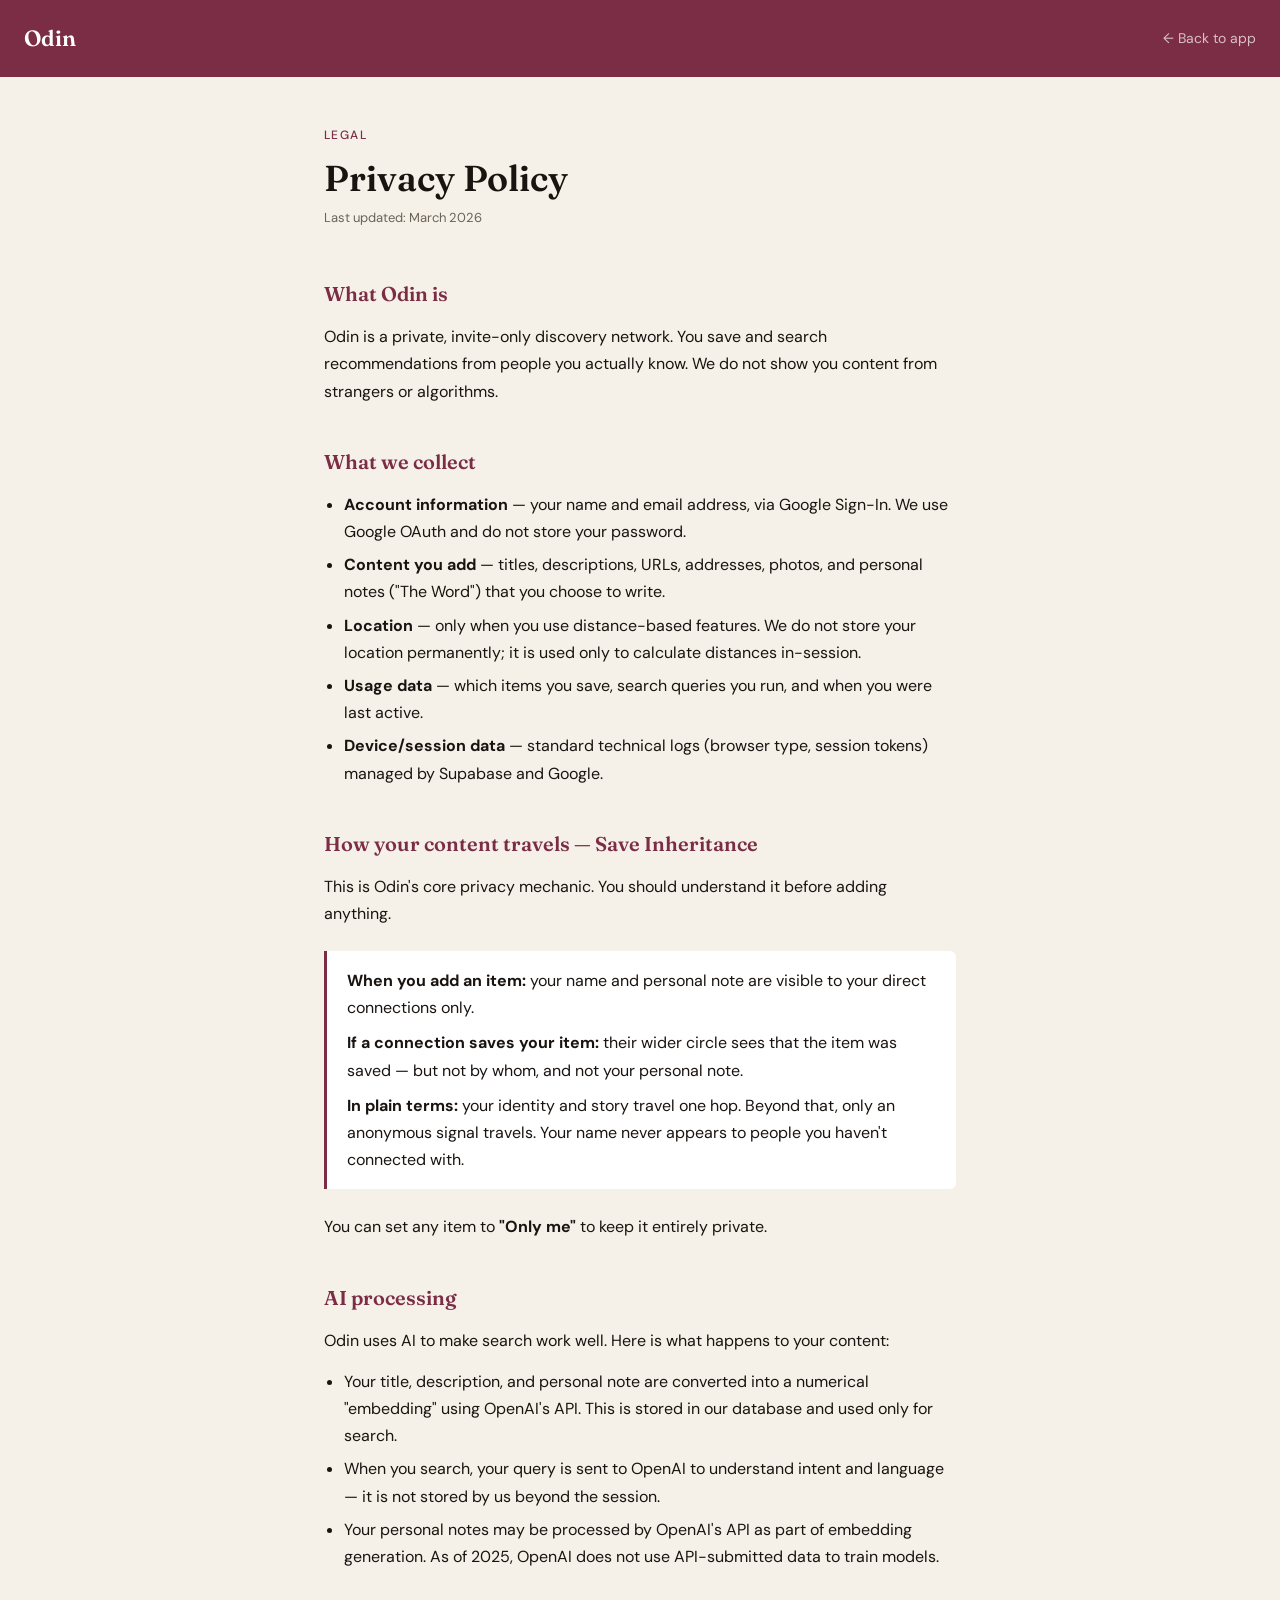
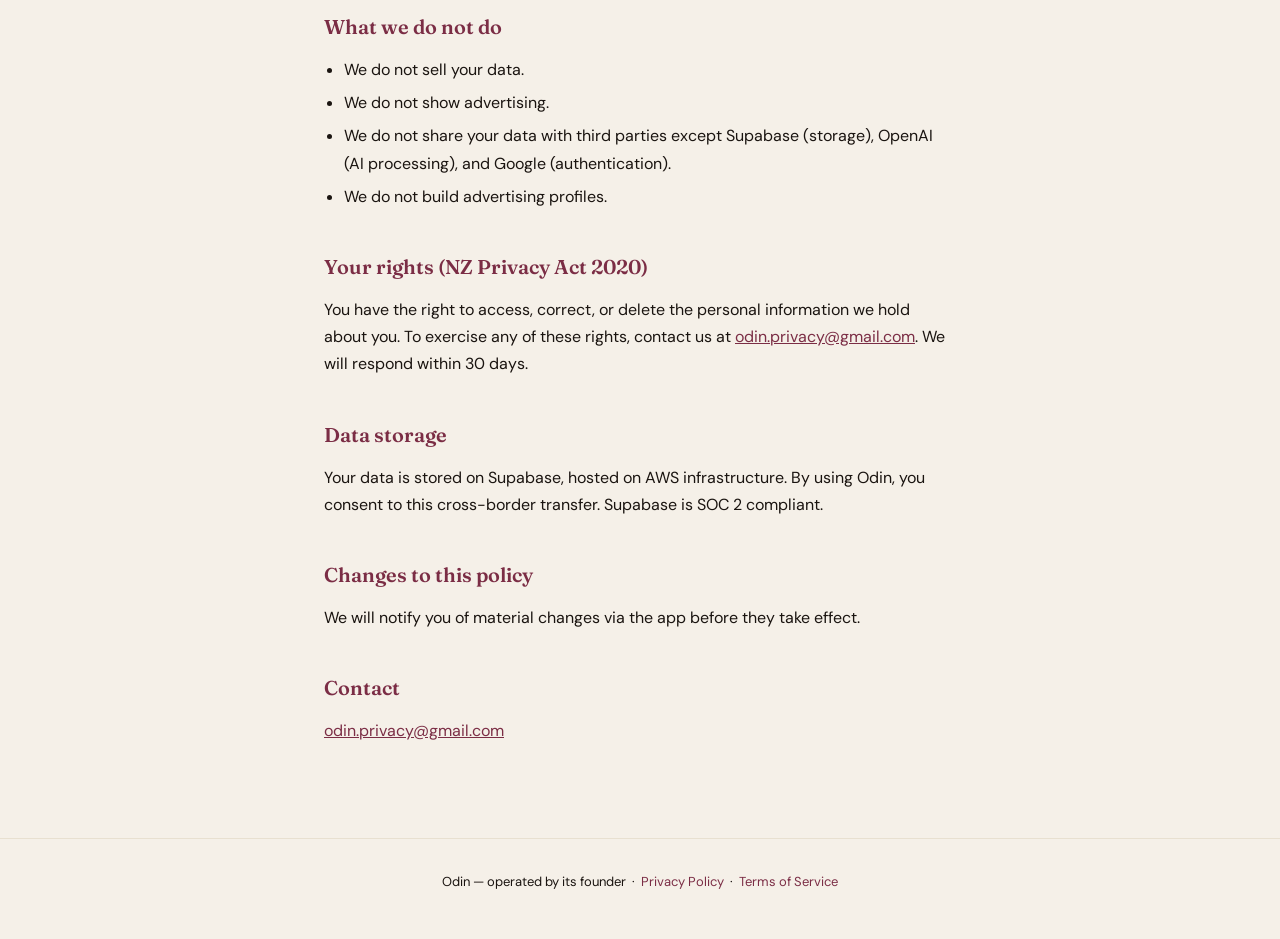
==== privacy.html @ e426bc82 "And all 3 instances of the "Terms & Privacy Policy" text in index.html are now live links — the two " ====
<!DOCTYPE html>
<html lang="en">
<head>
  <meta charset="UTF-8">
  <meta name="viewport" content="width=device-width, initial-scale=1.0">
  <title>Privacy Policy — Odin</title>
  <link href="https://fonts.googleapis.com/css2?family=Fraunces:ital,wght@0,400;0,600;1,400&family=DM+Sans:wght@400;500&display=swap" rel="stylesheet">
  <style>
    :root {
      --stone: #F5F0E8;
      --stone-dark: #E8E0D0;
      --winterberry: #7B2D45;
      --ink: #1A1410;
      --muted: #6B6358;
    }
    * { box-sizing: border-box; margin: 0; padding: 0; }
    body {
      background: var(--stone);
      color: var(--ink);
      font-family: 'DM Sans', sans-serif;
      font-size: 16px;
      line-height: 1.7;
      min-height: 100vh;
    }
    header {
      background: var(--winterberry);
      padding: 20px 24px;
      display: flex;
      align-items: center;
      gap: 12px;
    }
    header a {
      color: rgba(255,255,255,0.7);
      text-decoration: none;
      font-size: 14px;
      font-family: 'DM Sans', sans-serif;
    }
    header a:hover { color: #fff; }
    header .logo {
      font-family: 'Fraunces', serif;
      font-size: 22px;
      color: #fff;
      font-weight: 600;
      margin-right: auto;
    }
    .container {
      max-width: 680px;
      margin: 0 auto;
      padding: 48px 24px 80px;
    }
    .eyebrow {
      font-size: 12px;
      font-weight: 500;
      letter-spacing: 0.12em;
      text-transform: uppercase;
      color: var(--winterberry);
      margin-bottom: 12px;
    }
    h1 {
      font-family: 'Fraunces', serif;
      font-size: 36px;
      font-weight: 600;
      line-height: 1.15;
      color: var(--ink);
      margin-bottom: 8px;
    }
    .updated {
      font-size: 13px;
      color: var(--muted);
      margin-bottom: 48px;
    }
    h2 {
      font-family: 'Fraunces', serif;
      font-size: 20px;
      font-weight: 600;
      color: var(--winterberry);
      margin: 40px 0 12px;
    }
    p { margin-bottom: 14px; color: var(--ink); }
    ul {
      padding-left: 20px;
      margin-bottom: 14px;
    }
    ul li { margin-bottom: 6px; }
    .highlight-box {
      background: #fff;
      border-left: 3px solid var(--winterberry);
      padding: 16px 20px;
      margin: 24px 0;
      border-radius: 0 6px 6px 0;
    }
    .highlight-box p { margin-bottom: 8px; }
    .highlight-box p:last-child { margin-bottom: 0; }
    .divider {
      border: none;
      border-top: 1px solid var(--stone-dark);
      margin: 40px 0;
    }
    a { color: var(--winterberry); }
    footer {
      text-align: center;
      padding: 32px 24px;
      border-top: 1px solid var(--stone-dark);
      font-size: 13px;
      color: var(--muted);
    }
    footer a { color: var(--winterberry); text-decoration: none; }
    footer a:hover { text-decoration: underline; }
  </style>
</head>
<body>

<header>
  <span class="logo">Odin</span>
  <a href="index.html">← Back to app</a>
</header>

<div class="container">

  <p class="eyebrow">Legal</p>
  <h1>Privacy Policy</h1>
  <p class="updated">Last updated: March 2026</p>

  <h2>What Odin is</h2>
  <p>Odin is a private, invite-only discovery network. You save and search recommendations from people you actually know. We do not show you content from strangers or algorithms.</p>

  <h2>What we collect</h2>
  <ul>
    <li><strong>Account information</strong> — your name and email address, via Google Sign-In. We use Google OAuth and do not store your password.</li>
    <li><strong>Content you add</strong> — titles, descriptions, URLs, addresses, photos, and personal notes ("The Word") that you choose to write.</li>
    <li><strong>Location</strong> — only when you use distance-based features. We do not store your location permanently; it is used only to calculate distances in-session.</li>
    <li><strong>Usage data</strong> — which items you save, search queries you run, and when you were last active.</li>
    <li><strong>Device/session data</strong> — standard technical logs (browser type, session tokens) managed by Supabase and Google.</li>
  </ul>

  <h2>How your content travels — Save Inheritance</h2>
  <p>This is Odin's core privacy mechanic. You should understand it before adding anything.</p>

  <div class="highlight-box">
    <p><strong>When you add an item:</strong> your name and personal note are visible to your direct connections only.</p>
    <p><strong>If a connection saves your item:</strong> their wider circle sees that the item was saved — but not by whom, and not your personal note.</p>
    <p><strong>In plain terms:</strong> your identity and story travel one hop. Beyond that, only an anonymous signal travels. Your name never appears to people you haven't connected with.</p>
  </div>

  <p>You can set any item to <strong>"Only me"</strong> to keep it entirely private.</p>

  <h2>AI processing</h2>
  <p>Odin uses AI to make search work well. Here is what happens to your content:</p>
  <ul>
    <li>Your title, description, and personal note are converted into a numerical "embedding" using OpenAI's API. This is stored in our database and used only for search.</li>
    <li>When you search, your query is sent to OpenAI to understand intent and language — it is not stored by us beyond the session.</li>
    <li>Your personal notes may be processed by OpenAI's API as part of embedding generation. As of 2025, OpenAI does not use API-submitted data to train models.</li>
  </ul>

  <h2>What we do not do</h2>
  <ul>
    <li>We do not sell your data.</li>
    <li>We do not show advertising.</li>
    <li>We do not share your data with third parties except Supabase (storage), OpenAI (AI processing), and Google (authentication).</li>
    <li>We do not build advertising profiles.</li>
  </ul>

  <h2>Your rights (NZ Privacy Act 2020)</h2>
  <p>You have the right to access, correct, or delete the personal information we hold about you. To exercise any of these rights, contact us at <a href="mailto:odin.privacy@gmail.com">odin.privacy@gmail.com</a>. We will respond within 30 days.</p>

  <h2>Data storage</h2>
  <p>Your data is stored on Supabase, hosted on AWS infrastructure. By using Odin, you consent to this cross-border transfer. Supabase is SOC 2 compliant.</p>

  <h2>Changes to this policy</h2>
  <p>We will notify you of material changes via the app before they take effect.</p>

  <h2>Contact</h2>
  <p><a href="mailto:odin.privacy@gmail.com">odin.privacy@gmail.com</a></p>

</div>

<footer>
  <p>Odin — operated by its founder &nbsp;·&nbsp; <a href="privacy.html">Privacy Policy</a> &nbsp;·&nbsp; <a href="terms.html">Terms of Service</a></p>
</footer>

</body>
</html>
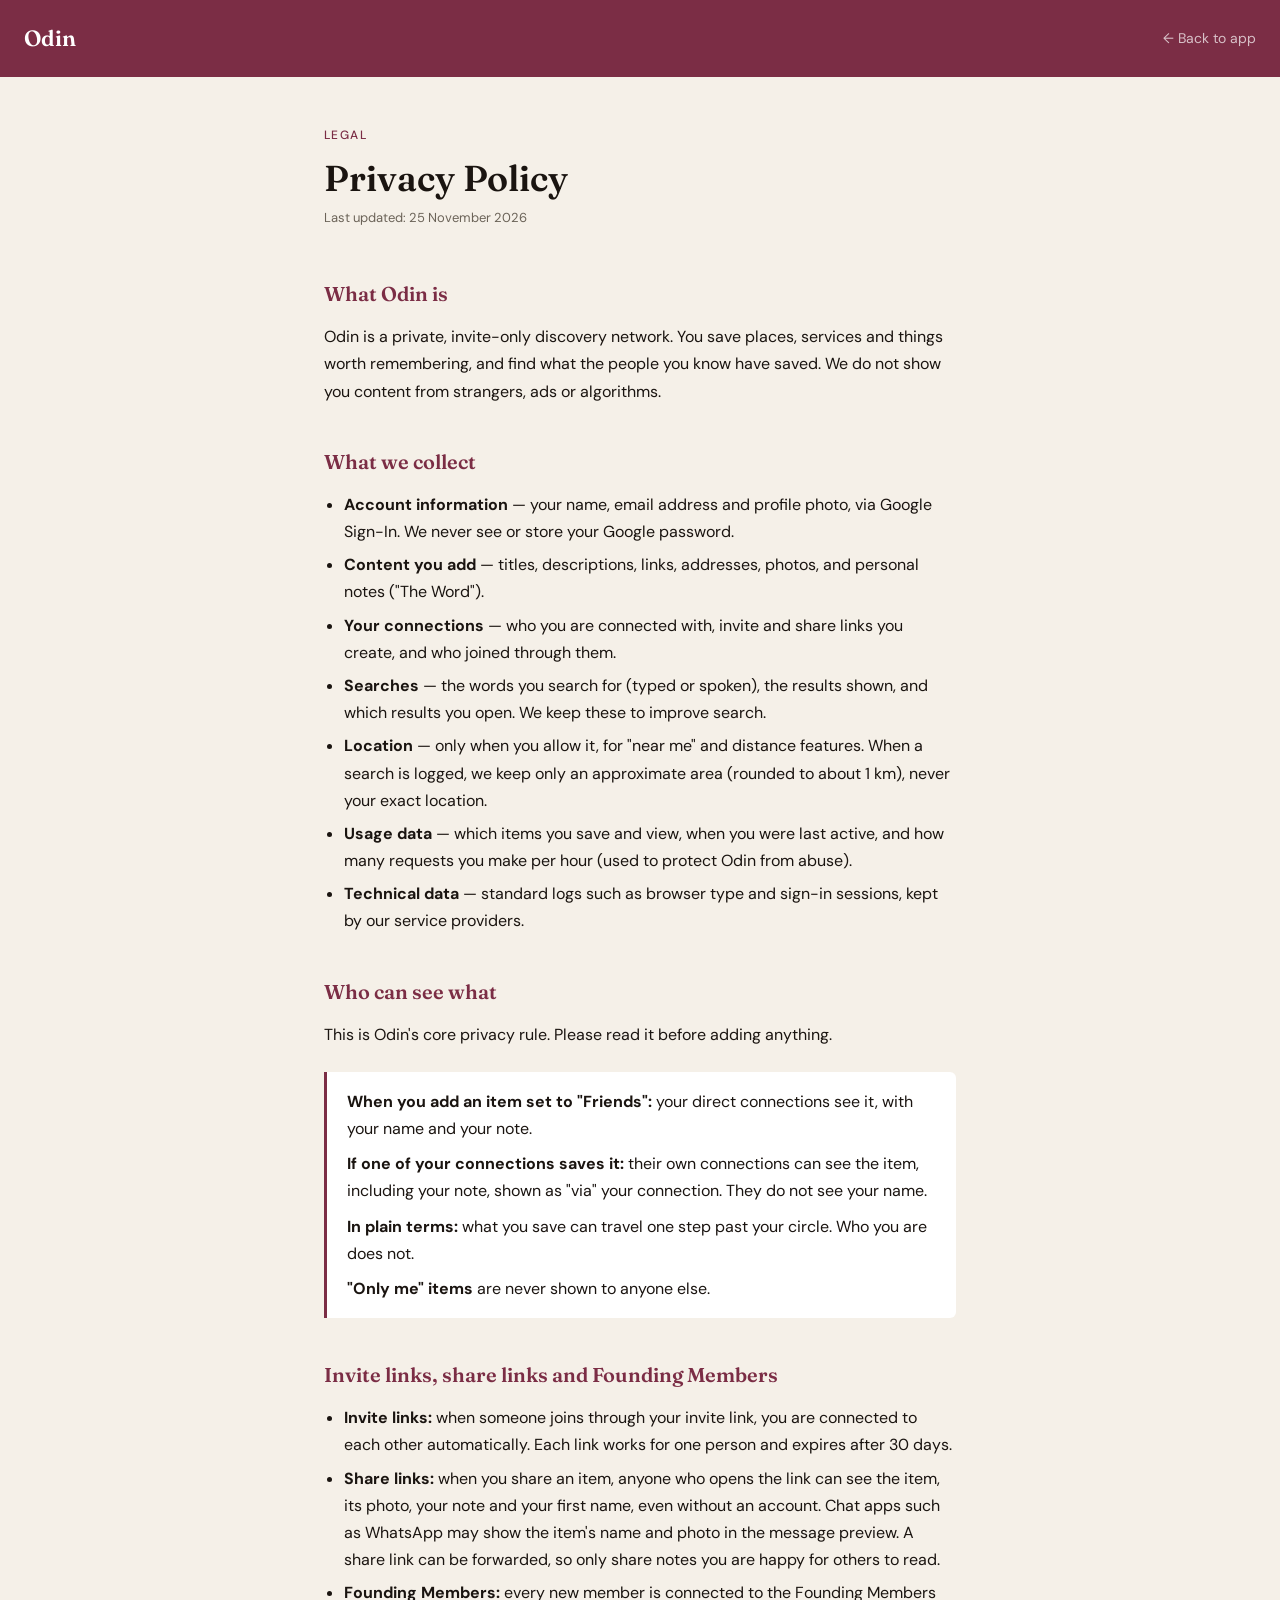
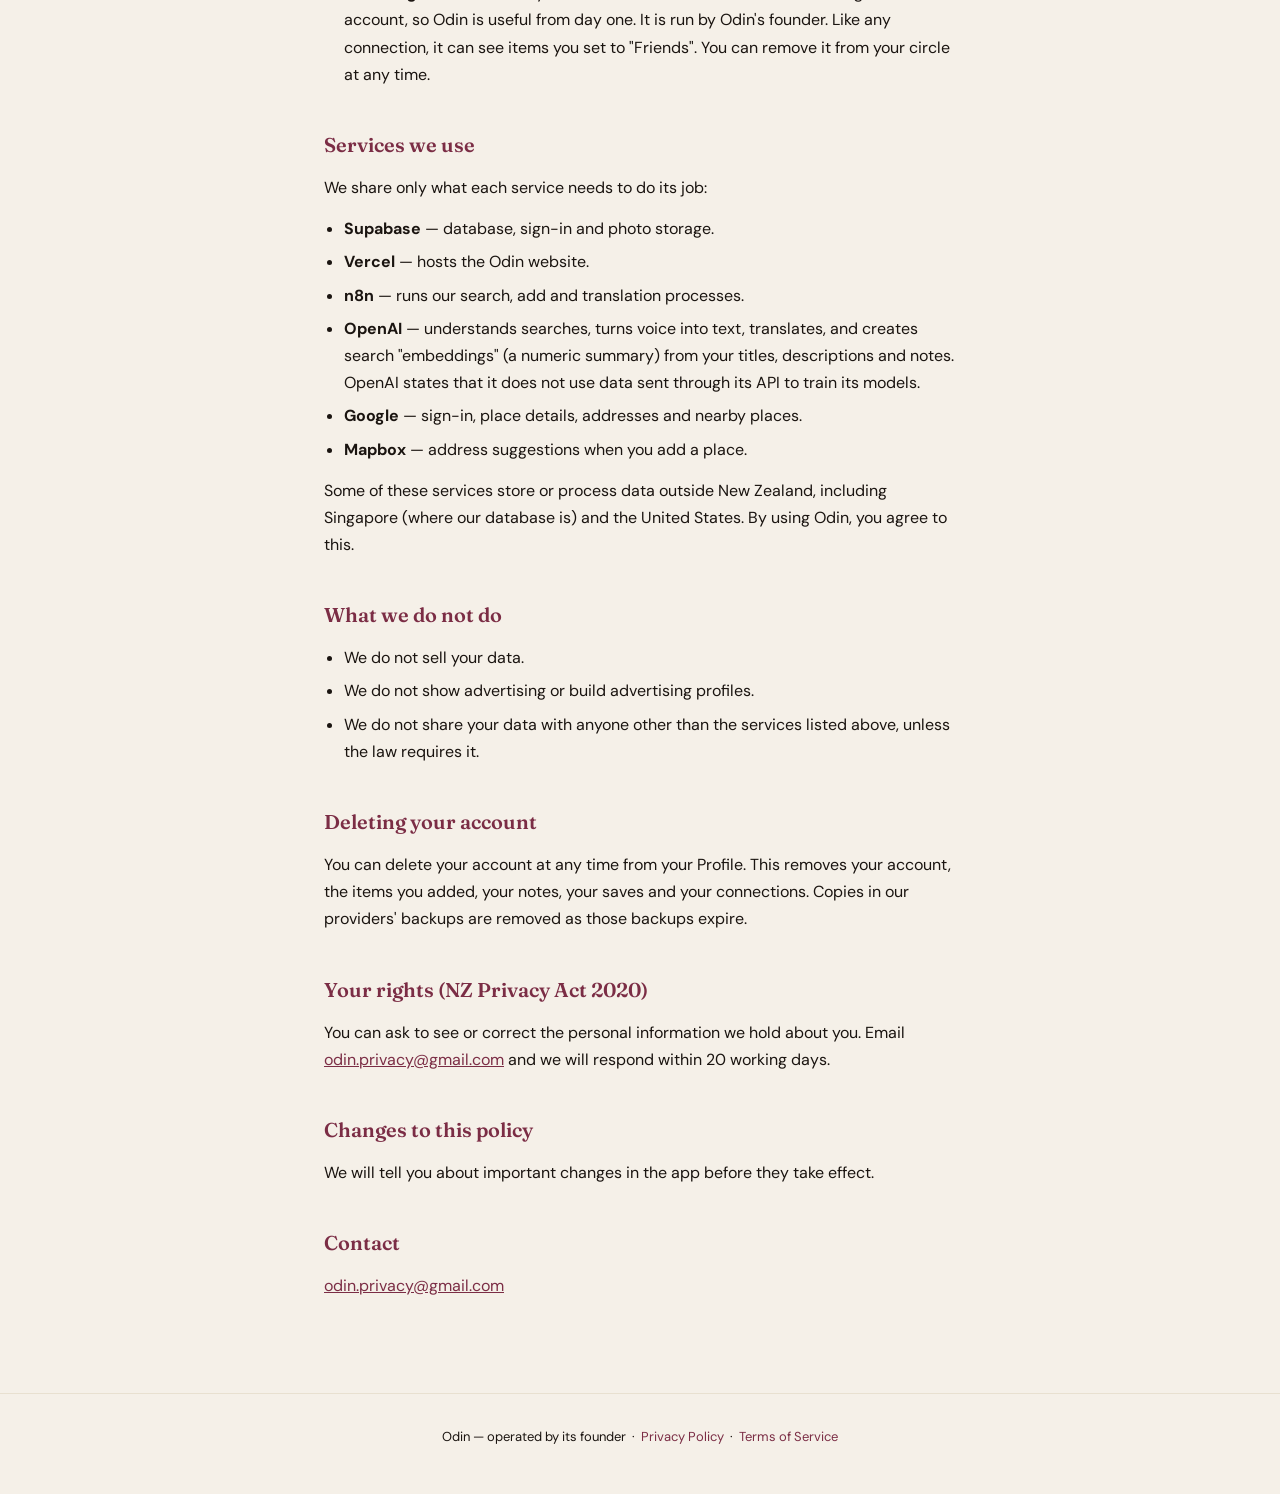
==== commit d1c70e14: "Privacy policy and terms match how Odin works today; location rounded to ~1 km - Privacy: searches a" ====
--- a/privacy.html
+++ b/privacy.html
@@ -119,55 +119,66 @@
 
   <p class="eyebrow">Legal</p>
   <h1>Privacy Policy</h1>
-  <p class="updated">Last updated: March 2026</p>
+  <p class="updated">Last updated: 25 November 2026</p>
 
   <h2>What Odin is</h2>
-  <p>Odin is a private, invite-only discovery network. You save and search recommendations from people you actually know. We do not show you content from strangers or algorithms.</p>
+  <p>Odin is a private, invite-only discovery network. You save places, services and things worth remembering, and find what the people you know have saved. We do not show you content from strangers, ads or algorithms.</p>
 
   <h2>What we collect</h2>
   <ul>
-    <li><strong>Account information</strong> — your name and email address, via Google Sign-In. We use Google OAuth and do not store your password.</li>
-    <li><strong>Content you add</strong> — titles, descriptions, URLs, addresses, photos, and personal notes ("The Word") that you choose to write.</li>
-    <li><strong>Location</strong> — only when you use distance-based features. We do not store your location permanently; it is used only to calculate distances in-session.</li>
-    <li><strong>Usage data</strong> — which items you save, search queries you run, and when you were last active.</li>
-    <li><strong>Device/session data</strong> — standard technical logs (browser type, session tokens) managed by Supabase and Google.</li>
+    <li><strong>Account information</strong> — your name, email address and profile photo, via Google Sign-In. We never see or store your Google password.</li>
+    <li><strong>Content you add</strong> — titles, descriptions, links, addresses, photos, and personal notes ("The Word").</li>
+    <li><strong>Your connections</strong> — who you are connected with, invite and share links you create, and who joined through them.</li>
+    <li><strong>Searches</strong> — the words you search for (typed or spoken), the results shown, and which results you open. We keep these to improve search.</li>
+    <li><strong>Location</strong> — only when you allow it, for "near me" and distance features. When a search is logged, we keep only an approximate area (rounded to about 1 km), never your exact location.</li>
+    <li><strong>Usage data</strong> — which items you save and view, when you were last active, and how many requests you make per hour (used to protect Odin from abuse).</li>
+    <li><strong>Technical data</strong> — standard logs such as browser type and sign-in sessions, kept by our service providers.</li>
   </ul>
 
-  <h2>How your content travels — Save Inheritance</h2>
-  <p>This is Odin's core privacy mechanic. You should understand it before adding anything.</p>
+  <h2>Who can see what</h2>
+  <p>This is Odin's core privacy rule. Please read it before adding anything.</p>
 
   <div class="highlight-box">
-    <p><strong>When you add an item:</strong> your name and personal note are visible to your direct connections only.</p>
-    <p><strong>If a connection saves your item:</strong> their wider circle sees that the item was saved — but not by whom, and not your personal note.</p>
-    <p><strong>In plain terms:</strong> your identity and story travel one hop. Beyond that, only an anonymous signal travels. Your name never appears to people you haven't connected with.</p>
+    <p><strong>When you add an item set to "Friends":</strong> your direct connections see it, with your name and your note.</p>
+    <p><strong>If one of your connections saves it:</strong> their own connections can see the item, including your note, shown as "via" your connection. They do not see your name.</p>
+    <p><strong>In plain terms:</strong> what you save can travel one step past your circle. Who you are does not.</p>
+    <p><strong>"Only me" items</strong> are never shown to anyone else.</p>
   </div>
 
-  <p>You can set any item to <strong>"Only me"</strong> to keep it entirely private.</p>
+  <h2>Invite links, share links and Founding Members</h2>
+  <ul>
+    <li><strong>Invite links:</strong> when someone joins through your invite link, you are connected to each other automatically. Each link works for one person and expires after 30 days.</li>
+    <li><strong>Share links:</strong> when you share an item, anyone who opens the link can see the item, its photo, your note and your first name, even without an account. Chat apps such as WhatsApp may show the item's name and photo in the message preview. A share link can be forwarded, so only share notes you are happy for others to read.</li>
+    <li><strong>Founding Members:</strong> every new member is connected to the Founding Members account, so Odin is useful from day one. It is run by Odin's founder. Like any connection, it can see items you set to "Friends". You can remove it from your circle at any time.</li>
+  </ul>
 
-  <h2>AI processing</h2>
-  <p>Odin uses AI to make search work well. Here is what happens to your content:</p>
+  <h2>Services we use</h2>
+  <p>We share only what each service needs to do its job:</p>
   <ul>
-    <li>Your title, description, and personal note are converted into a numerical "embedding" using OpenAI's API. This is stored in our database and used only for search.</li>
-    <li>When you search, your query is sent to OpenAI to understand intent and language — it is not stored by us beyond the session.</li>
-    <li>Your personal notes may be processed by OpenAI's API as part of embedding generation. As of 2025, OpenAI does not use API-submitted data to train models.</li>
+    <li><strong>Supabase</strong> — database, sign-in and photo storage.</li>
+    <li><strong>Vercel</strong> — hosts the Odin website.</li>
+    <li><strong>n8n</strong> — runs our search, add and translation processes.</li>
+    <li><strong>OpenAI</strong> — understands searches, turns voice into text, translates, and creates search "embeddings" (a numeric summary) from your titles, descriptions and notes. OpenAI states that it does not use data sent through its API to train its models.</li>
+    <li><strong>Google</strong> — sign-in, place details, addresses and nearby places.</li>
+    <li><strong>Mapbox</strong> — address suggestions when you add a place.</li>
   </ul>
+  <p>Some of these services store or process data outside New Zealand, including Singapore (where our database is) and the United States. By using Odin, you agree to this.</p>
 
   <h2>What we do not do</h2>
   <ul>
     <li>We do not sell your data.</li>
-    <li>We do not show advertising.</li>
-    <li>We do not share your data with third parties except Supabase (storage), OpenAI (AI processing), and Google (authentication).</li>
-    <li>We do not build advertising profiles.</li>
+    <li>We do not show advertising or build advertising profiles.</li>
+    <li>We do not share your data with anyone other than the services listed above, unless the law requires it.</li>
   </ul>
 
+  <h2>Deleting your account</h2>
+  <p>You can delete your account at any time from your Profile. This removes your account, the items you added, your notes, your saves and your connections. Copies in our providers' backups are removed as those backups expire.</p>
+
   <h2>Your rights (NZ Privacy Act 2020)</h2>
-  <p>You have the right to access, correct, or delete the personal information we hold about you. To exercise any of these rights, contact us at <a href="mailto:odin.privacy@gmail.com">odin.privacy@gmail.com</a>. We will respond within 30 days.</p>
-
-  <h2>Data storage</h2>
-  <p>Your data is stored on Supabase, hosted on AWS infrastructure. By using Odin, you consent to this cross-border transfer. Supabase is SOC 2 compliant.</p>
+  <p>You can ask to see or correct the personal information we hold about you. Email <a href="mailto:odin.privacy@gmail.com">odin.privacy@gmail.com</a> and we will respond within 20 working days.</p>
 
   <h2>Changes to this policy</h2>
-  <p>We will notify you of material changes via the app before they take effect.</p>
+  <p>We will tell you about important changes in the app before they take effect.</p>
 
   <h2>Contact</h2>
   <p><a href="mailto:odin.privacy@gmail.com">odin.privacy@gmail.com</a></p>
